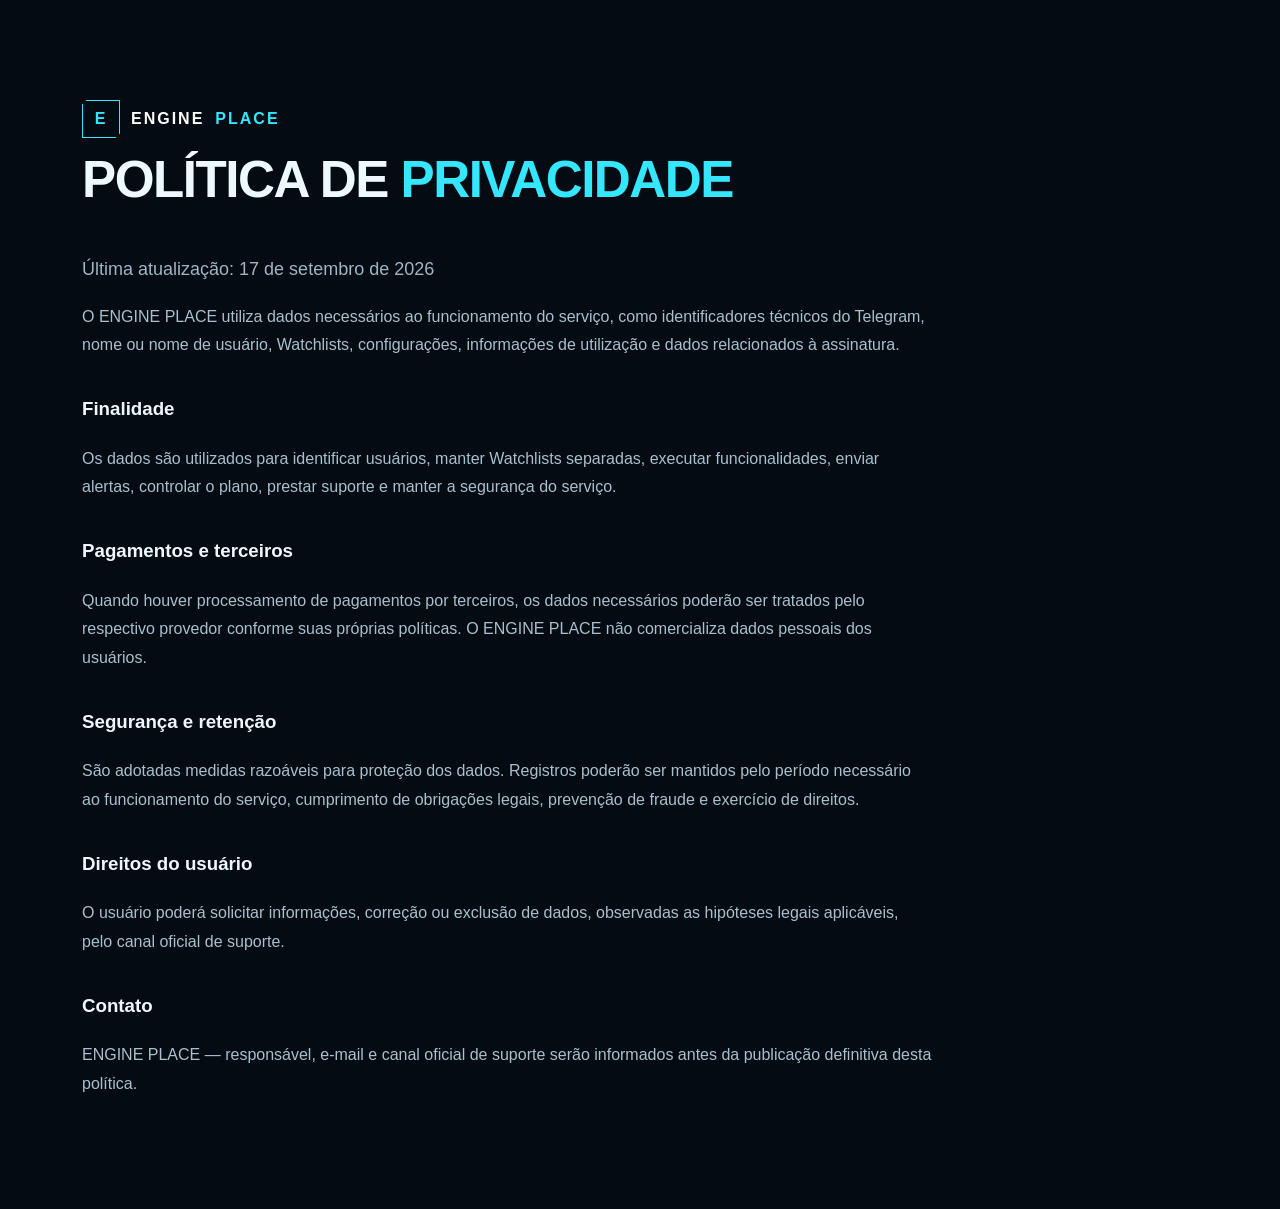
==== privacidade.html @ 0d4deb9d "Add files via upload" ====
<!doctype html><html lang="pt-BR"><head><meta charset="utf-8"><meta name="viewport" content="width=device-width,initial-scale=1"><title>Política de Privacidade — ENGINE PLACE</title><link rel="stylesheet" href="style.css"></head><body><main class="section"><a class="brand" href="index.html"><span class="logo">E</span>ENGINE <b>PLACE</b></a><h2>POLÍTICA DE <span>PRIVACIDADE</span></h2><p class="lead">Última atualização: 17 de setembro de 2026</p><div class="legal"><p>O ENGINE PLACE utiliza dados necessários ao funcionamento do serviço, como identificadores técnicos do Telegram, nome ou nome de usuário, Watchlists, configurações, informações de utilização e dados relacionados à assinatura.</p><h3>Finalidade</h3><p>Os dados são utilizados para identificar usuários, manter Watchlists separadas, executar funcionalidades, enviar alertas, controlar o plano, prestar suporte e manter a segurança do serviço.</p><h3>Pagamentos e terceiros</h3><p>Quando houver processamento de pagamentos por terceiros, os dados necessários poderão ser tratados pelo respectivo provedor conforme suas próprias políticas. O ENGINE PLACE não comercializa dados pessoais dos usuários.</p><h3>Segurança e retenção</h3><p>São adotadas medidas razoáveis para proteção dos dados. Registros poderão ser mantidos pelo período necessário ao funcionamento do serviço, cumprimento de obrigações legais, prevenção de fraude e exercício de direitos.</p><h3>Direitos do usuário</h3><p>O usuário poderá solicitar informações, correção ou exclusão de dados, observadas as hipóteses legais aplicáveis, pelo canal oficial de suporte.</p><h3>Contato</h3><p>ENGINE PLACE — responsável, e-mail e canal oficial de suporte serão informados antes da publicação definitiva desta política.</p></div></main></body></html>
---- style.css ----
*{box-sizing:border-box}html{scroll-behavior:smooth}body{margin:0;background:#050b12;color:#eef8ff;font-family:Inter,Segoe UI,Arial,sans-serif;overflow-x:hidden}.grid{position:fixed;inset:0;pointer-events:none;opacity:.18;background-image:linear-gradient(rgba(0,229,255,.12) 1px,transparent 1px),linear-gradient(90deg,rgba(0,229,255,.12) 1px,transparent 1px);background-size:44px 44px;mask-image:linear-gradient(to bottom,#000,transparent 75%)}header{height:76px;display:flex;align-items:center;justify-content:space-between;padding:0 max(5vw,28px);border-bottom:1px solid #123044;background:rgba(5,11,18,.86);backdrop-filter:blur(16px);position:sticky;top:0;z-index:5}.brand{display:flex;align-items:center;gap:11px;color:#fff;text-decoration:none;letter-spacing:2px;font-weight:700}.brand b,.hero span,h2 span{color:#35e6ff}.logo{width:38px;height:38px;border:1px solid #35e6ff;display:grid;place-items:center;color:#35e6ff;clip-path:polygon(12% 0,100% 0,100% 88%,88% 100%,0 100%,0 12%);box-shadow:0 0 25px #12d8ff55}nav{display:flex;gap:30px}nav a,footer a{color:#94aabd;text-decoration:none;font-size:13px}.btn{display:inline-block;background:linear-gradient(90deg,#12d8ff,#38ffc7);color:#001016;text-decoration:none;padding:15px 22px;font-weight:900;letter-spacing:.7px;clip-path:polygon(0 0,92% 0,100% 30%,100% 100%,8% 100%,0 70%)}.mini{padding:11px 16px;font-size:12px}.hero{min-height:720px;max-width:1250px;margin:auto;padding:100px 32px 70px;display:grid;grid-template-columns:1.15fr .85fr;gap:80px;align-items:center}.tag,.eyebrow{font-size:12px;color:#35e6ff;letter-spacing:2.5px;font-weight:800}.tag{margin-bottom:25px}.hero h1{font-size:clamp(40px,5.2vw,72px);line-height:1.02;margin:0 0 25px;letter-spacing:-2.5px}.hero p,.lead{color:#9fb4c4;font-size:18px;line-height:1.7;max-width:690px}.actions{display:flex;align-items:center;gap:25px;margin:35px 0}.link{color:#b6cbd9;font-size:12px;font-weight:800;letter-spacing:1px}.metrics{display:flex;gap:38px;margin-top:55px}.metrics div{border-left:1px solid #1c4a5e;padding-left:15px}.metrics b{display:block;color:#fff;font-size:17px}.metrics small{color:#5d7d91;font-size:9px;letter-spacing:1.4px}.radar-card{border:1px solid #1a5267;background:linear-gradient(145deg,rgba(8,29,42,.92),rgba(5,11,18,.75));padding:22px;box-shadow:0 0 70px #00d9ff18;position:relative}.hud-title{display:flex;justify-content:space-between;font-size:11px;letter-spacing:1.5px;color:#7693a6}.hud-title i{color:#39ffc9;font-style:normal}.radar{width:300px;aspect-ratio:1;border-radius:50%;border:1px solid #1d6175;margin:35px auto;position:relative;background:repeating-radial-gradient(circle,transparent 0 48px,#155165 49px 50px),linear-gradient(90deg,transparent 49.7%,#155165 50%,transparent 50.3%),linear-gradient(transparent 49.7%,#155165 50%,transparent 50.3%);overflow:hidden}.sweep{position:absolute;inset:0;background:conic-gradient(from 0deg,transparent 0 78%,rgba(53,230,255,.38) 96%,transparent 100%);animation:spin 4s linear infinite}.center{position:absolute;inset:42%;display:grid;place-items:center;border:1px solid #35e6ff;color:#35e6ff}.dot{position:absolute;width:7px;height:7px;border-radius:50%;background:#35e6ff;box-shadow:0 0 12px #35e6ff}.d1{left:26%;top:34%}.d2{right:24%;top:55%}.d3{left:46%;bottom:18%}@keyframes spin{to{transform:rotate(360deg)}}.found{border-top:1px solid #15394a;padding-top:18px;display:grid;grid-template-columns:1fr auto;gap:6px}.found small{grid-column:1/-1;color:#35e6ff;letter-spacing:1.5px}.found b{font-size:16px}.found span{color:#38ffc7;font-weight:800}.found em{grid-column:1/-1;color:#6d8799;font-size:10px;font-style:normal}.section{max-width:1180px;margin:auto;padding:100px 32px}.section h2{font-size:clamp(34px,4vw,52px);margin:12px 0 45px;letter-spacing:-1.5px}.steps{display:grid;grid-template-columns:repeat(3,1fr);gap:18px}.steps article{position:relative;padding:30px;border:1px solid #15394a;background:#08131e}.steps strong{position:absolute;right:20px;color:#24485a;font-size:28px}.ico{font-size:35px;color:#35e6ff;margin:18px 0 35px}.steps h3{font-size:19px}.steps p,.features small,.faq p{color:#849dad;line-height:1.6}.split{display:grid;grid-template-columns:1fr 1fr;gap:70px;align-items:center}.features{display:grid;gap:12px}.features>div{border:1px solid #173b4c;background:#07131d;padding:22px;display:flex;gap:20px}.features b{color:#35e6ff;font-size:25px}.features strong,.features small{display:block}.features small{margin-top:6px}.price-wrap{text-align:center}.price{max-width:480px;margin:35px auto 0;text-align:left;border:1px solid #28b9d2;background:linear-gradient(160deg,#0a1a26,#071018);padding:38px;box-shadow:0 0 80px #00d9ff17}.popular{color:#35e6ff;font-size:11px;letter-spacing:2px}.price>p{color:#829cac}.value{margin:25px 0}.value sup{color:#35e6ff}.value b{font-size:58px}.value small{color:#71899a}.price ul{list-style:none;padding:0;line-height:2.3;color:#b9cbd7}.full{text-align:center;width:100%;margin-top:20px}.faq{max-width:850px}.faq details{border-bottom:1px solid #183849;padding:22px 0}.faq summary{cursor:pointer;font-weight:700}.faq p{padding-right:30px}footer{border-top:1px solid #15394a;padding:45px max(5vw,28px);display:grid;grid-template-columns:1fr 1fr;gap:20px;align-items:center;background:#04090f}footer p,footer small{color:#60798b}footer div:nth-of-type(2){display:flex;gap:20px;justify-content:flex-end}footer small{grid-column:1/-1}@media(max-width:800px){nav{display:none}.hero,.split{grid-template-columns:1fr}.hero{padding-top:65px;gap:40px}.radar-card{max-width:450px}.radar{width:min(280px,80vw)}.steps{grid-template-columns:1fr}.metrics{gap:15px;flex-wrap:wrap}.hero h1{letter-spacing:-1px}.section{padding:75px 22px}footer{grid-template-columns:1fr}footer div:nth-of-type(2){justify-content:flex-start;flex-wrap:wrap}footer small{grid-column:auto}}.legal{max-width:850px;color:#a9bfcd;line-height:1.8}.legal h3{color:#eef8ff;margin-top:32px}.legal p{margin:10px 0}
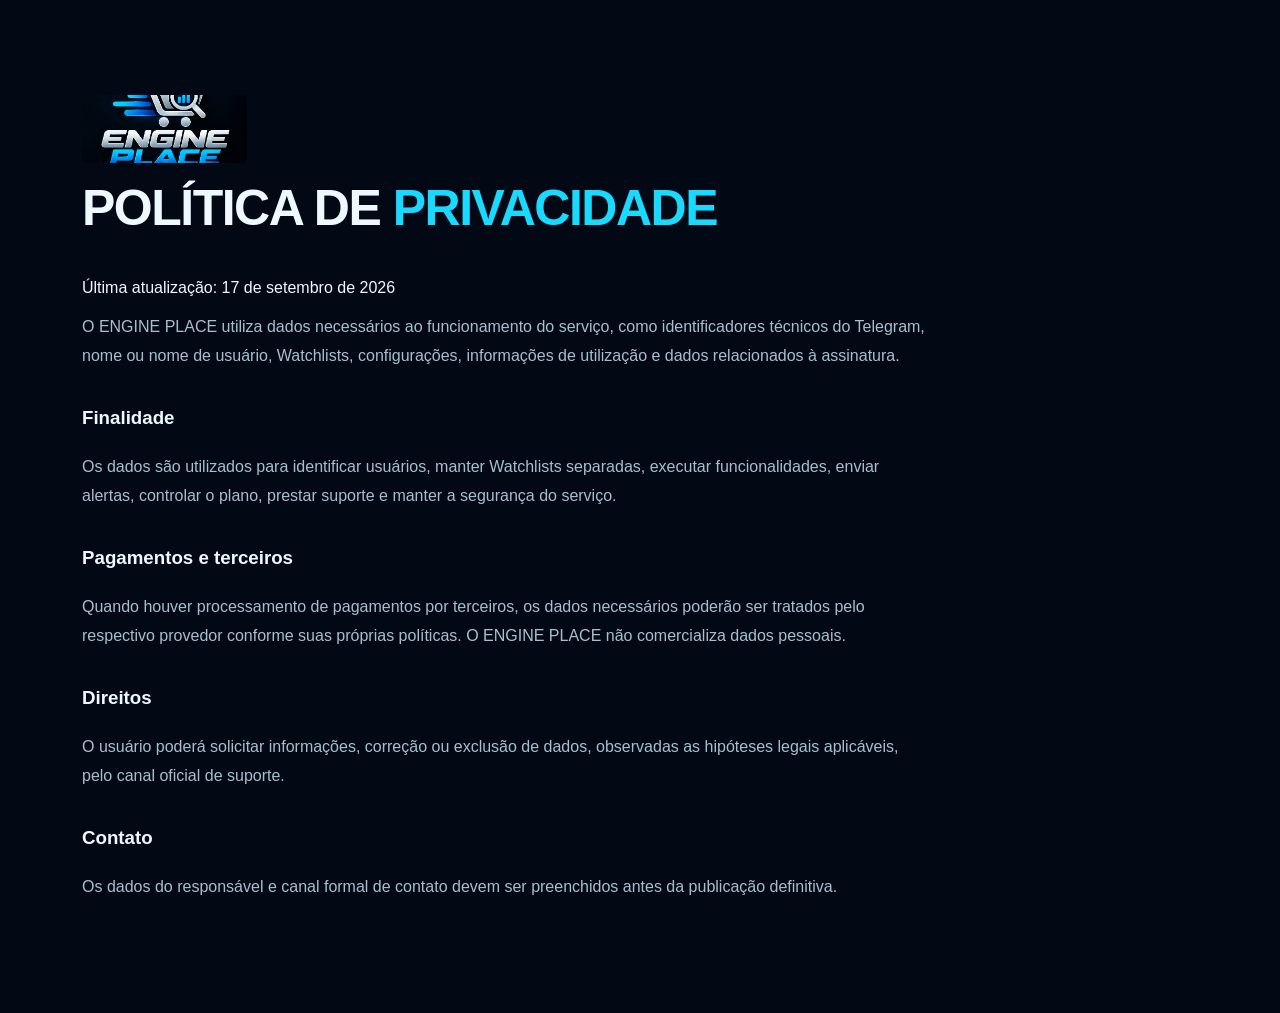
==== commit 00665d79: "Add files via upload" ====
--- a/privacidade.html
+++ b/privacidade.html
@@ -1 +1 @@
-<!doctype html><html lang="pt-BR"><head><meta charset="utf-8"><meta name="viewport" content="width=device-width,initial-scale=1"><title>Política de Privacidade — ENGINE PLACE</title><link rel="stylesheet" href="style.css"></head><body><main class="section"><a class="brand" href="index.html"><span class="logo">E</span>ENGINE <b>PLACE</b></a><h2>POLÍTICA DE <span>PRIVACIDADE</span></h2><p class="lead">Última atualização: 17 de setembro de 2026</p><div class="legal"><p>O ENGINE PLACE utiliza dados necessários ao funcionamento do serviço, como identificadores técnicos do Telegram, nome ou nome de usuário, Watchlists, configurações, informações de utilização e dados relacionados à assinatura.</p><h3>Finalidade</h3><p>Os dados são utilizados para identificar usuários, manter Watchlists separadas, executar funcionalidades, enviar alertas, controlar o plano, prestar suporte e manter a segurança do serviço.</p><h3>Pagamentos e terceiros</h3><p>Quando houver processamento de pagamentos por terceiros, os dados necessários poderão ser tratados pelo respectivo provedor conforme suas próprias políticas. O ENGINE PLACE não comercializa dados pessoais dos usuários.</p><h3>Segurança e retenção</h3><p>São adotadas medidas razoáveis para proteção dos dados. Registros poderão ser mantidos pelo período necessário ao funcionamento do serviço, cumprimento de obrigações legais, prevenção de fraude e exercício de direitos.</p><h3>Direitos do usuário</h3><p>O usuário poderá solicitar informações, correção ou exclusão de dados, observadas as hipóteses legais aplicáveis, pelo canal oficial de suporte.</p><h3>Contato</h3><p>ENGINE PLACE — responsável, e-mail e canal oficial de suporte serão informados antes da publicação definitiva desta política.</p></div></main></body></html>+<!doctype html><html lang="pt-BR"><head><meta charset="utf-8"><meta name="viewport" content="width=device-width,initial-scale=1"><title>Privacidade — ENGINE PLACE</title><link rel="stylesheet" href="style.css"></head><body><main class="section"><a class="brand" href="index.html"><img src="logo-engine-place.jpg"></a><h2>POLÍTICA DE <span>PRIVACIDADE</span></h2><p>Última atualização: 17 de setembro de 2026</p><div class="legal"><p>O ENGINE PLACE utiliza dados necessários ao funcionamento do serviço, como identificadores técnicos do Telegram, nome ou nome de usuário, Watchlists, configurações, informações de utilização e dados relacionados à assinatura.</p><h3>Finalidade</h3><p>Os dados são utilizados para identificar usuários, manter Watchlists separadas, executar funcionalidades, enviar alertas, controlar o plano, prestar suporte e manter a segurança do serviço.</p><h3>Pagamentos e terceiros</h3><p>Quando houver processamento de pagamentos por terceiros, os dados necessários poderão ser tratados pelo respectivo provedor conforme suas próprias políticas. O ENGINE PLACE não comercializa dados pessoais.</p><h3>Direitos</h3><p>O usuário poderá solicitar informações, correção ou exclusão de dados, observadas as hipóteses legais aplicáveis, pelo canal oficial de suporte.</p><h3>Contato</h3><p>Os dados do responsável e canal formal de contato devem ser preenchidos antes da publicação definitiva.</p></div></main></body></html>
--- a/style.css
+++ b/style.css
@@ -1 +1 @@
-*{box-sizing:border-box}html{scroll-behavior:smooth}body{margin:0;background:#050b12;color:#eef8ff;font-family:Inter,Segoe UI,Arial,sans-serif;overflow-x:hidden}.grid{position:fixed;inset:0;pointer-events:none;opacity:.18;background-image:linear-gradient(rgba(0,229,255,.12) 1px,transparent 1px),linear-gradient(90deg,rgba(0,229,255,.12) 1px,transparent 1px);background-size:44px 44px;mask-image:linear-gradient(to bottom,#000,transparent 75%)}header{height:76px;display:flex;align-items:center;justify-content:space-between;padding:0 max(5vw,28px);border-bottom:1px solid #123044;background:rgba(5,11,18,.86);backdrop-filter:blur(16px);position:sticky;top:0;z-index:5}.brand{display:flex;align-items:center;gap:11px;color:#fff;text-decoration:none;letter-spacing:2px;font-weight:700}.brand b,.hero span,h2 span{color:#35e6ff}.logo{width:38px;height:38px;border:1px solid #35e6ff;display:grid;place-items:center;color:#35e6ff;clip-path:polygon(12% 0,100% 0,100% 88%,88% 100%,0 100%,0 12%);box-shadow:0 0 25px #12d8ff55}nav{display:flex;gap:30px}nav a,footer a{color:#94aabd;text-decoration:none;font-size:13px}.btn{display:inline-block;background:linear-gradient(90deg,#12d8ff,#38ffc7);color:#001016;text-decoration:none;padding:15px 22px;font-weight:900;letter-spacing:.7px;clip-path:polygon(0 0,92% 0,100% 30%,100% 100%,8% 100%,0 70%)}.mini{padding:11px 16px;font-size:12px}.hero{min-height:720px;max-width:1250px;margin:auto;padding:100px 32px 70px;display:grid;grid-template-columns:1.15fr .85fr;gap:80px;align-items:center}.tag,.eyebrow{font-size:12px;color:#35e6ff;letter-spacing:2.5px;font-weight:800}.tag{margin-bottom:25px}.hero h1{font-size:clamp(40px,5.2vw,72px);line-height:1.02;margin:0 0 25px;letter-spacing:-2.5px}.hero p,.lead{color:#9fb4c4;font-size:18px;line-height:1.7;max-width:690px}.actions{display:flex;align-items:center;gap:25px;margin:35px 0}.link{color:#b6cbd9;font-size:12px;font-weight:800;letter-spacing:1px}.metrics{display:flex;gap:38px;margin-top:55px}.metrics div{border-left:1px solid #1c4a5e;padding-left:15px}.metrics b{display:block;color:#fff;font-size:17px}.metrics small{color:#5d7d91;font-size:9px;letter-spacing:1.4px}.radar-card{border:1px solid #1a5267;background:linear-gradient(145deg,rgba(8,29,42,.92),rgba(5,11,18,.75));padding:22px;box-shadow:0 0 70px #00d9ff18;position:relative}.hud-title{display:flex;justify-content:space-between;font-size:11px;letter-spacing:1.5px;color:#7693a6}.hud-title i{color:#39ffc9;font-style:normal}.radar{width:300px;aspect-ratio:1;border-radius:50%;border:1px solid #1d6175;margin:35px auto;position:relative;background:repeating-radial-gradient(circle,transparent 0 48px,#155165 49px 50px),linear-gradient(90deg,transparent 49.7%,#155165 50%,transparent 50.3%),linear-gradient(transparent 49.7%,#155165 50%,transparent 50.3%);overflow:hidden}.sweep{position:absolute;inset:0;background:conic-gradient(from 0deg,transparent 0 78%,rgba(53,230,255,.38) 96%,transparent 100%);animation:spin 4s linear infinite}.center{position:absolute;inset:42%;display:grid;place-items:center;border:1px solid #35e6ff;color:#35e6ff}.dot{position:absolute;width:7px;height:7px;border-radius:50%;background:#35e6ff;box-shadow:0 0 12px #35e6ff}.d1{left:26%;top:34%}.d2{right:24%;top:55%}.d3{left:46%;bottom:18%}@keyframes spin{to{transform:rotate(360deg)}}.found{border-top:1px solid #15394a;padding-top:18px;display:grid;grid-template-columns:1fr auto;gap:6px}.found small{grid-column:1/-1;color:#35e6ff;letter-spacing:1.5px}.found b{font-size:16px}.found span{color:#38ffc7;font-weight:800}.found em{grid-column:1/-1;color:#6d8799;font-size:10px;font-style:normal}.section{max-width:1180px;margin:auto;padding:100px 32px}.section h2{font-size:clamp(34px,4vw,52px);margin:12px 0 45px;letter-spacing:-1.5px}.steps{display:grid;grid-template-columns:repeat(3,1fr);gap:18px}.steps article{position:relative;padding:30px;border:1px solid #15394a;background:#08131e}.steps strong{position:absolute;right:20px;color:#24485a;font-size:28px}.ico{font-size:35px;color:#35e6ff;margin:18px 0 35px}.steps h3{font-size:19px}.steps p,.features small,.faq p{color:#849dad;line-height:1.6}.split{display:grid;grid-template-columns:1fr 1fr;gap:70px;align-items:center}.features{display:grid;gap:12px}.features>div{border:1px solid #173b4c;background:#07131d;padding:22px;display:flex;gap:20px}.features b{color:#35e6ff;font-size:25px}.features strong,.features small{display:block}.features small{margin-top:6px}.price-wrap{text-align:center}.price{max-width:480px;margin:35px auto 0;text-align:left;border:1px solid #28b9d2;background:linear-gradient(160deg,#0a1a26,#071018);padding:38px;box-shadow:0 0 80px #00d9ff17}.popular{color:#35e6ff;font-size:11px;letter-spacing:2px}.price>p{color:#829cac}.value{margin:25px 0}.value sup{color:#35e6ff}.value b{font-size:58px}.value small{color:#71899a}.price ul{list-style:none;padding:0;line-height:2.3;color:#b9cbd7}.full{text-align:center;width:100%;margin-top:20px}.faq{max-width:850px}.faq details{border-bottom:1px solid #183849;padding:22px 0}.faq summary{cursor:pointer;font-weight:700}.faq p{padding-right:30px}footer{border-top:1px solid #15394a;padding:45px max(5vw,28px);display:grid;grid-template-columns:1fr 1fr;gap:20px;align-items:center;background:#04090f}footer p,footer small{color:#60798b}footer div:nth-of-type(2){display:flex;gap:20px;justify-content:flex-end}footer small{grid-column:1/-1}@media(max-width:800px){nav{display:none}.hero,.split{grid-template-columns:1fr}.hero{padding-top:65px;gap:40px}.radar-card{max-width:450px}.radar{width:min(280px,80vw)}.steps{grid-template-columns:1fr}.metrics{gap:15px;flex-wrap:wrap}.hero h1{letter-spacing:-1px}.section{padding:75px 22px}footer{grid-template-columns:1fr}footer div:nth-of-type(2){justify-content:flex-start;flex-wrap:wrap}footer small{grid-column:auto}}.legal{max-width:850px;color:#a9bfcd;line-height:1.8}.legal h3{color:#eef8ff;margin-top:32px}.legal p{margin:10px 0}+*{box-sizing:border-box}html{scroll-behavior:smooth}body{margin:0;background:#020914;color:#edf9ff;font-family:Inter,Segoe UI,Arial,sans-serif}.grid{position:fixed;inset:0;pointer-events:none;opacity:.15;background-image:linear-gradient(#00cfff16 1px,transparent 1px),linear-gradient(90deg,#00cfff16 1px,transparent 1px);background-size:50px 50px;mask-image:linear-gradient(#000,transparent 80%)}header{height:84px;padding:0 max(5vw,25px);display:flex;align-items:center;justify-content:space-between;border-bottom:1px solid #0d3851;background:#020914e8;backdrop-filter:blur(14px);position:sticky;top:0;z-index:10}.brand img{width:165px;height:68px;object-fit:cover;object-position:center 39%;border-radius:5px}nav{display:flex;gap:28px}nav a,footer a{color:#a6c0d0;text-decoration:none;font-size:13px}.btn{display:inline-block;text-decoration:none;color:#00111b;background:linear-gradient(90deg,#087cff,#11e8ef);padding:16px 24px;font-weight:900;letter-spacing:.5px;border-radius:8px;box-shadow:0 0 28px #00bfff25}.mini{padding:12px 17px;font-size:12px}.hero{min-height:690px;max-width:1280px;margin:auto;padding:75px 32px;display:grid;grid-template-columns:1.05fr .95fr;gap:45px;align-items:center}.tag,.eyebrow{font-size:11px;letter-spacing:3px;color:#24dfff;font-weight:800}.hero h1{font-size:clamp(45px,5vw,72px);line-height:.98;letter-spacing:-2px;margin:20px 0}.hero h1 span,h2 span{color:#19d9ff}.hero p{font-size:18px;line-height:1.65;color:#a9c0cf;max-width:650px}.quick{display:grid;grid-template-columns:repeat(4,1fr);gap:8px;margin:34px 0}.quick>div{padding:13px 10px;border-right:1px solid #16425a}.quick b{display:block;color:#1de2ff;font-size:28px;margin-bottom:7px}.quick strong,.quick small{display:block}.quick strong{font-size:11px}.quick small{font-size:10px;color:#6f8c9f;margin-top:4px}.actions{display:flex;gap:25px;align-items:center}.textlink{font-size:11px;color:#8eaabb;font-weight:800}.visual{height:540px;position:relative;display:grid;place-items:center}.phone{height:490px;width:245px;border:5px solid #153b55;border-radius:38px;background:linear-gradient(150deg,#061c2d,#02070e);transform:rotate(5deg);box-shadow:0 0 80px #00bfff42;position:relative;z-index:2;overflow:hidden;padding:58px 18px 20px;text-align:center}.speaker{position:absolute;top:15px;left:75px;width:90px;height:20px;background:#01050a;border-radius:20px}.phone img{width:190px;height:190px;object-fit:cover;border-radius:16px}.phone-copy b,.phone-copy span{display:block}.phone-copy b{font-size:22px}.phone-copy span{font-size:7px;letter-spacing:1px;color:#a8c4d3}.phone-icons{text-align:left;line-height:2.2;margin:18px 18px;color:#9fdff0;font-size:10px}.orbit{position:absolute;border:2px solid #00d9ff;border-radius:50%;filter:drop-shadow(0 0 8px #00bfff);transform:rotate(-18deg)}.o1{width:520px;height:150px}.o2{width:440px;height:110px;transform:rotate(18deg)}.alert{position:absolute;z-index:3;width:180px;padding:14px;border:1px solid #00bde8;background:#061725e8;border-radius:12px;box-shadow:0 0 30px #00c8ff30}.alert small,.alert b,.alert span{display:block}.alert small{font-size:8px;color:#1ce5ff;letter-spacing:1px}.alert b{margin:6px 0}.alert span{font-size:9px;color:#92adbd}.a1{left:0;top:75px}.a2{right:-5px;top:150px}.a3{left:15px;bottom:70px}.section{max-width:1180px;margin:auto;padding:95px 32px}.section h2{font-size:clamp(34px,4vw,50px);letter-spacing:-1.5px;margin:12px 0 42px}.steps{display:grid;grid-template-columns:repeat(3,1fr);gap:16px}.steps article,.features article{border:1px solid #103b55;background:linear-gradient(145deg,#061521,#030c14);padding:28px;position:relative}.steps i{position:absolute;right:22px;color:#21475b;font-size:28px;font-style:normal}.steps article>b,.features article>b{font-size:30px;color:#1de1ff}.steps p,.features p,.faq p{color:#829cac;line-height:1.6}.features{display:grid;grid-template-columns:repeat(4,1fr);gap:14px}.features article{display:flex;gap:18px}.features h3{font-size:15px;margin:2px 0 7px}.features p{font-size:12px;margin:0}.plan-section{text-align:center}.price{max-width:470px;margin:auto;padding:38px;text-align:left;border:1px solid #11cce7;background:linear-gradient(150deg,#071b29,#030a11);box-shadow:0 0 70px #00cfff18}.badge{font-size:10px;letter-spacing:2px;color:#20dfff}.price>p{color:#7e9aaa}.value{margin:24px 0}.value sup{color:#20dfff}.value b{font-size:58px}.value small{color:#7891a2}.price ul{list-style:none;padding:0;line-height:2.3;color:#b9cbd6}.full{text-align:center;width:100%;margin-top:18px}.faq{max-width:850px}.faq details{border-bottom:1px solid #12394e;padding:21px 0}.faq summary{cursor:pointer;font-weight:700}footer{border-top:1px solid #10364b;background:#010711;padding:40px max(5vw,25px);display:grid;grid-template-columns:200px 1fr auto;gap:30px;align-items:center}footer img{width:150px;height:65px;object-fit:cover;object-position:center 40%;border-radius:5px}footer div{display:flex;justify-content:center;gap:22px}footer small{color:#637f91;font-size:10px}@media(max-width:850px){nav{display:none}.mini{font-size:0}.mini:after{content:"TELEGRAM";font-size:11px}.hero{grid-template-columns:1fr;padding-top:55px}.visual{height:500px}.quick{grid-template-columns:repeat(2,1fr)}.steps,.features{grid-template-columns:1fr}.a2{right:0}.alert{width:150px}.section{padding:70px 22px}footer{grid-template-columns:1fr}footer div{justify-content:flex-start;flex-wrap:wrap}}.legal{max-width:850px;color:#a9bfcd;line-height:1.8}.legal h3{color:#edf9ff;margin-top:30px}
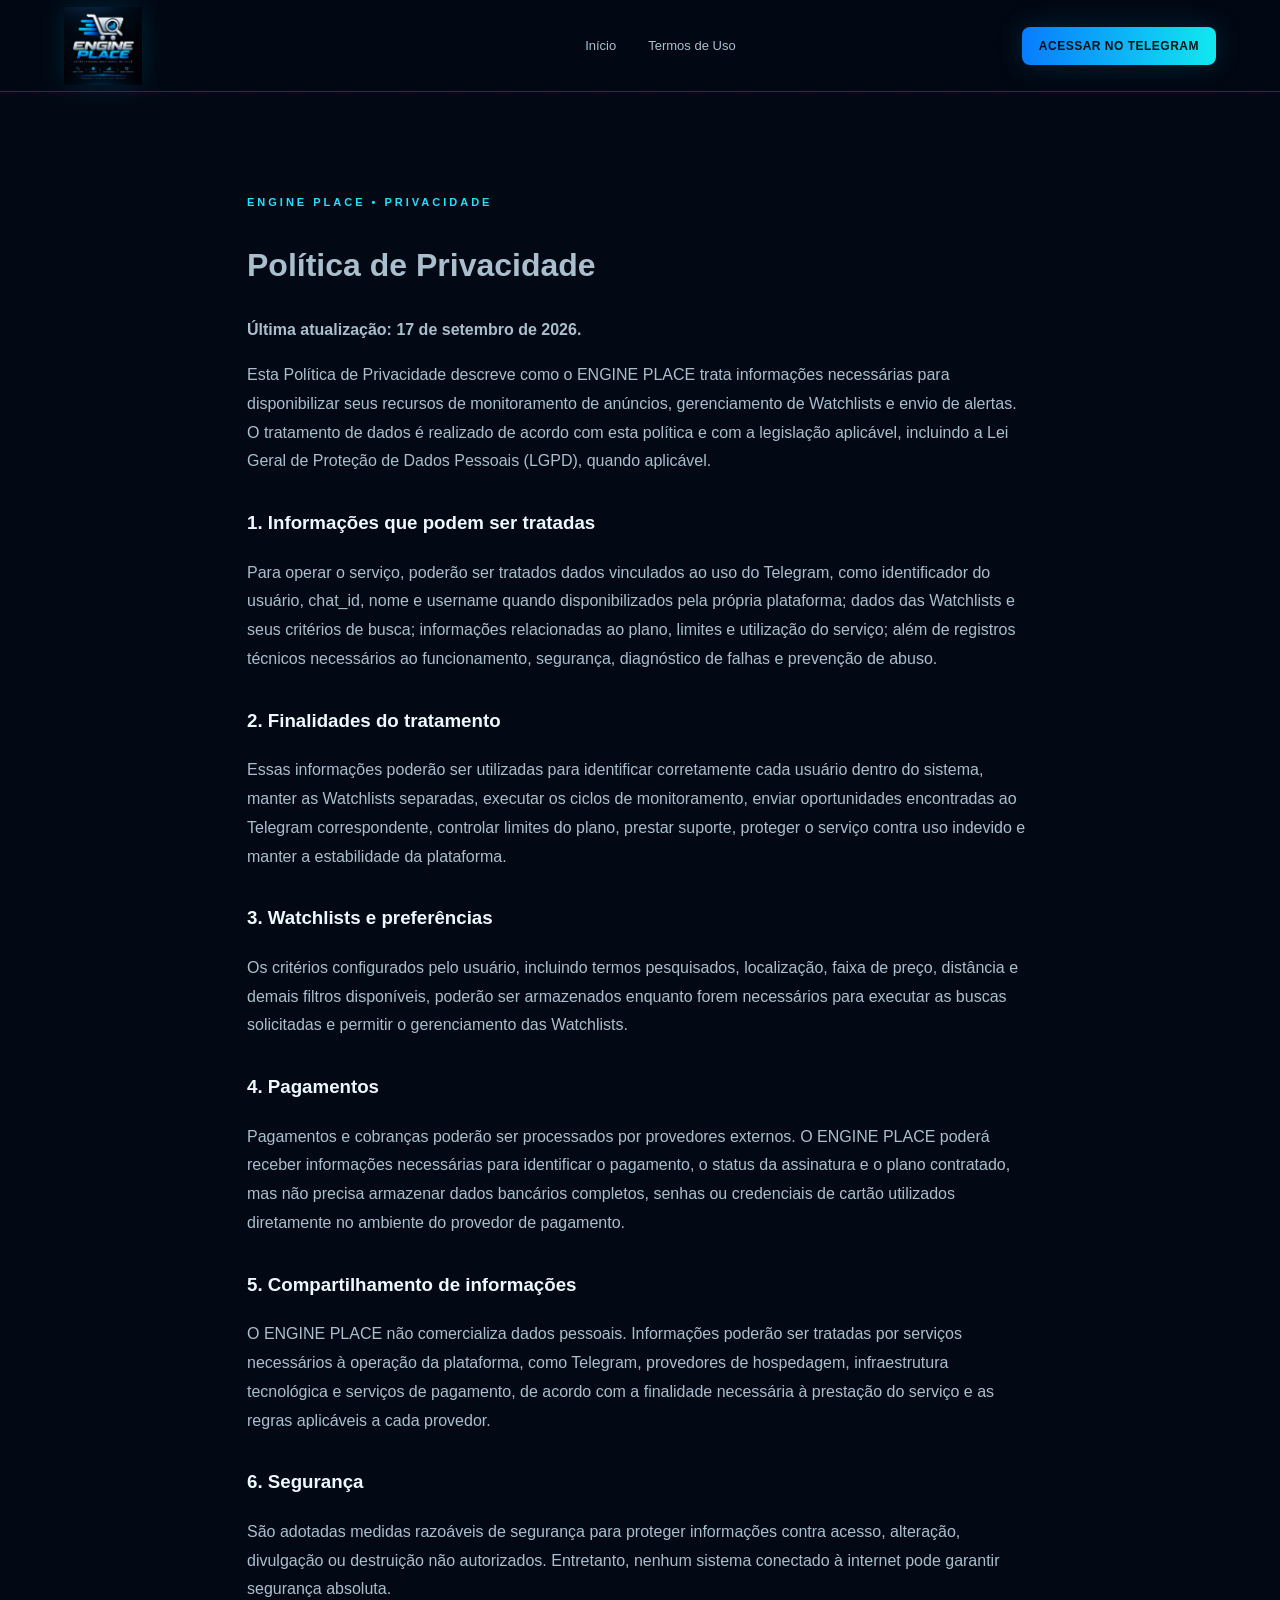
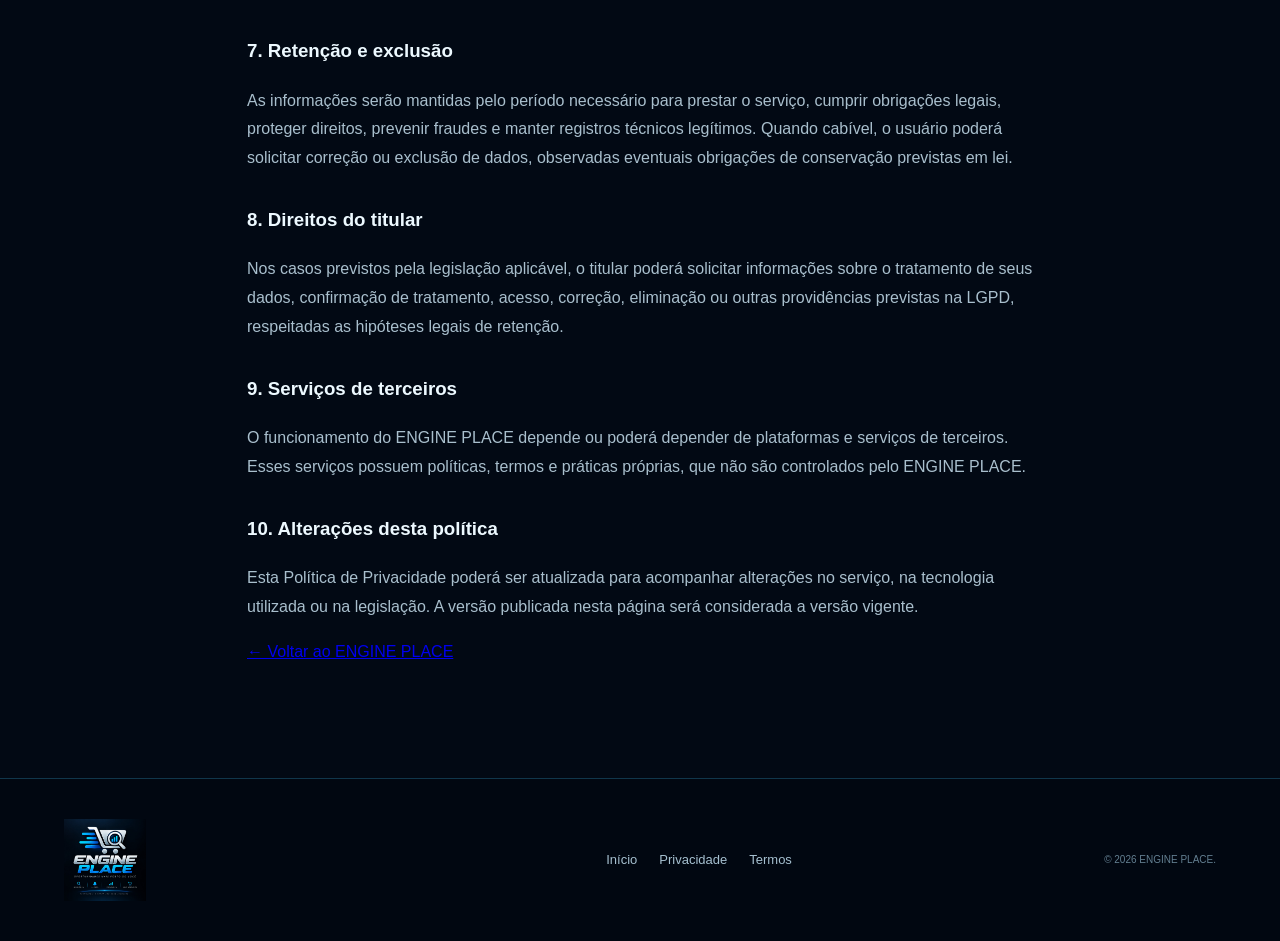
==== commit 45003dfe: "Add files via upload" ====
--- a/privacidade.html
+++ b/privacidade.html
@@ -1 +1,59 @@
-<!doctype html><html lang="pt-BR"><head><meta charset="utf-8"><meta name="viewport" content="width=device-width,initial-scale=1"><title>Privacidade — ENGINE PLACE</title><link rel="stylesheet" href="style.css"></head><body><main class="section"><a class="brand" href="index.html"><img src="logo-engine-place.jpg"></a><h2>POLÍTICA DE <span>PRIVACIDADE</span></h2><p>Última atualização: 17 de setembro de 2026</p><div class="legal"><p>O ENGINE PLACE utiliza dados necessários ao funcionamento do serviço, como identificadores técnicos do Telegram, nome ou nome de usuário, Watchlists, configurações, informações de utilização e dados relacionados à assinatura.</p><h3>Finalidade</h3><p>Os dados são utilizados para identificar usuários, manter Watchlists separadas, executar funcionalidades, enviar alertas, controlar o plano, prestar suporte e manter a segurança do serviço.</p><h3>Pagamentos e terceiros</h3><p>Quando houver processamento de pagamentos por terceiros, os dados necessários poderão ser tratados pelo respectivo provedor conforme suas próprias políticas. O ENGINE PLACE não comercializa dados pessoais.</p><h3>Direitos</h3><p>O usuário poderá solicitar informações, correção ou exclusão de dados, observadas as hipóteses legais aplicáveis, pelo canal oficial de suporte.</p><h3>Contato</h3><p>Os dados do responsável e canal formal de contato devem ser preenchidos antes da publicação definitiva.</p></div></main></body></html>+<!doctype html>
+<html lang="pt-BR">
+<head>
+<meta charset="utf-8"><meta name="viewport" content="width=device-width,initial-scale=1">
+<title>Política de Privacidade — ENGINE PLACE</title>
+<link rel="stylesheet" href="style.css">
+</head>
+<body>
+<div class="grid"></div>
+<header>
+  <a class="brand" href="index.html"><img src="logo-engine-place.jpg" alt="ENGINE PLACE"></a>
+  <nav><a href="index.html">Início</a><a href="termos.html">Termos de Uso</a></nav>
+  <a class="btn mini" href="https://t.me/engineplace_bot">ACESSAR NO TELEGRAM</a>
+</header>
+<main class="section legal">
+<span class="eyebrow">ENGINE PLACE • PRIVACIDADE</span>
+<h1>Política de Privacidade</h1>
+<p><strong>Última atualização: 17 de setembro de 2026.</strong></p>
+
+<p>Esta Política de Privacidade descreve como o ENGINE PLACE trata informações necessárias para disponibilizar seus recursos de monitoramento de anúncios, gerenciamento de Watchlists e envio de alertas. O tratamento de dados é realizado de acordo com esta política e com a legislação aplicável, incluindo a Lei Geral de Proteção de Dados Pessoais (LGPD), quando aplicável.</p>
+
+<h3>1. Informações que podem ser tratadas</h3>
+<p>Para operar o serviço, poderão ser tratados dados vinculados ao uso do Telegram, como identificador do usuário, chat_id, nome e username quando disponibilizados pela própria plataforma; dados das Watchlists e seus critérios de busca; informações relacionadas ao plano, limites e utilização do serviço; além de registros técnicos necessários ao funcionamento, segurança, diagnóstico de falhas e prevenção de abuso.</p>
+
+<h3>2. Finalidades do tratamento</h3>
+<p>Essas informações poderão ser utilizadas para identificar corretamente cada usuário dentro do sistema, manter as Watchlists separadas, executar os ciclos de monitoramento, enviar oportunidades encontradas ao Telegram correspondente, controlar limites do plano, prestar suporte, proteger o serviço contra uso indevido e manter a estabilidade da plataforma.</p>
+
+<h3>3. Watchlists e preferências</h3>
+<p>Os critérios configurados pelo usuário, incluindo termos pesquisados, localização, faixa de preço, distância e demais filtros disponíveis, poderão ser armazenados enquanto forem necessários para executar as buscas solicitadas e permitir o gerenciamento das Watchlists.</p>
+
+<h3>4. Pagamentos</h3>
+<p>Pagamentos e cobranças poderão ser processados por provedores externos. O ENGINE PLACE poderá receber informações necessárias para identificar o pagamento, o status da assinatura e o plano contratado, mas não precisa armazenar dados bancários completos, senhas ou credenciais de cartão utilizados diretamente no ambiente do provedor de pagamento.</p>
+
+<h3>5. Compartilhamento de informações</h3>
+<p>O ENGINE PLACE não comercializa dados pessoais. Informações poderão ser tratadas por serviços necessários à operação da plataforma, como Telegram, provedores de hospedagem, infraestrutura tecnológica e serviços de pagamento, de acordo com a finalidade necessária à prestação do serviço e as regras aplicáveis a cada provedor.</p>
+
+<h3>6. Segurança</h3>
+<p>São adotadas medidas razoáveis de segurança para proteger informações contra acesso, alteração, divulgação ou destruição não autorizados. Entretanto, nenhum sistema conectado à internet pode garantir segurança absoluta.</p>
+
+<h3>7. Retenção e exclusão</h3>
+<p>As informações serão mantidas pelo período necessário para prestar o serviço, cumprir obrigações legais, proteger direitos, prevenir fraudes e manter registros técnicos legítimos. Quando cabível, o usuário poderá solicitar correção ou exclusão de dados, observadas eventuais obrigações de conservação previstas em lei.</p>
+
+<h3>8. Direitos do titular</h3>
+<p>Nos casos previstos pela legislação aplicável, o titular poderá solicitar informações sobre o tratamento de seus dados, confirmação de tratamento, acesso, correção, eliminação ou outras providências previstas na LGPD, respeitadas as hipóteses legais de retenção.</p>
+
+<h3>9. Serviços de terceiros</h3>
+<p>O funcionamento do ENGINE PLACE depende ou poderá depender de plataformas e serviços de terceiros. Esses serviços possuem políticas, termos e práticas próprias, que não são controlados pelo ENGINE PLACE.</p>
+
+<h3>10. Alterações desta política</h3>
+<p>Esta Política de Privacidade poderá ser atualizada para acompanhar alterações no serviço, na tecnologia utilizada ou na legislação. A versão publicada nesta página será considerada a versão vigente.</p>
+
+<p><a href="index.html">← Voltar ao ENGINE PLACE</a></p>
+</main>
+<footer>
+<img src="logo-engine-place.jpg" alt="ENGINE PLACE">
+<div><a href="index.html">Início</a><a href="privacidade.html">Privacidade</a><a href="termos.html">Termos</a></div>
+<small>© 2026 ENGINE PLACE.</small>
+</footer>
+</body></html>
--- a/style.css
+++ b/style.css
@@ -1 +1,88 @@
-*{box-sizing:border-box}html{scroll-behavior:smooth}body{margin:0;background:#020914;color:#edf9ff;font-family:Inter,Segoe UI,Arial,sans-serif}.grid{position:fixed;inset:0;pointer-events:none;opacity:.15;background-image:linear-gradient(#00cfff16 1px,transparent 1px),linear-gradient(90deg,#00cfff16 1px,transparent 1px);background-size:50px 50px;mask-image:linear-gradient(#000,transparent 80%)}header{height:84px;padding:0 max(5vw,25px);display:flex;align-items:center;justify-content:space-between;border-bottom:1px solid #0d3851;background:#020914e8;backdrop-filter:blur(14px);position:sticky;top:0;z-index:10}.brand img{width:165px;height:68px;object-fit:cover;object-position:center 39%;border-radius:5px}nav{display:flex;gap:28px}nav a,footer a{color:#a6c0d0;text-decoration:none;font-size:13px}.btn{display:inline-block;text-decoration:none;color:#00111b;background:linear-gradient(90deg,#087cff,#11e8ef);padding:16px 24px;font-weight:900;letter-spacing:.5px;border-radius:8px;box-shadow:0 0 28px #00bfff25}.mini{padding:12px 17px;font-size:12px}.hero{min-height:690px;max-width:1280px;margin:auto;padding:75px 32px;display:grid;grid-template-columns:1.05fr .95fr;gap:45px;align-items:center}.tag,.eyebrow{font-size:11px;letter-spacing:3px;color:#24dfff;font-weight:800}.hero h1{font-size:clamp(45px,5vw,72px);line-height:.98;letter-spacing:-2px;margin:20px 0}.hero h1 span,h2 span{color:#19d9ff}.hero p{font-size:18px;line-height:1.65;color:#a9c0cf;max-width:650px}.quick{display:grid;grid-template-columns:repeat(4,1fr);gap:8px;margin:34px 0}.quick>div{padding:13px 10px;border-right:1px solid #16425a}.quick b{display:block;color:#1de2ff;font-size:28px;margin-bottom:7px}.quick strong,.quick small{display:block}.quick strong{font-size:11px}.quick small{font-size:10px;color:#6f8c9f;margin-top:4px}.actions{display:flex;gap:25px;align-items:center}.textlink{font-size:11px;color:#8eaabb;font-weight:800}.visual{height:540px;position:relative;display:grid;place-items:center}.phone{height:490px;width:245px;border:5px solid #153b55;border-radius:38px;background:linear-gradient(150deg,#061c2d,#02070e);transform:rotate(5deg);box-shadow:0 0 80px #00bfff42;position:relative;z-index:2;overflow:hidden;padding:58px 18px 20px;text-align:center}.speaker{position:absolute;top:15px;left:75px;width:90px;height:20px;background:#01050a;border-radius:20px}.phone img{width:190px;height:190px;object-fit:cover;border-radius:16px}.phone-copy b,.phone-copy span{display:block}.phone-copy b{font-size:22px}.phone-copy span{font-size:7px;letter-spacing:1px;color:#a8c4d3}.phone-icons{text-align:left;line-height:2.2;margin:18px 18px;color:#9fdff0;font-size:10px}.orbit{position:absolute;border:2px solid #00d9ff;border-radius:50%;filter:drop-shadow(0 0 8px #00bfff);transform:rotate(-18deg)}.o1{width:520px;height:150px}.o2{width:440px;height:110px;transform:rotate(18deg)}.alert{position:absolute;z-index:3;width:180px;padding:14px;border:1px solid #00bde8;background:#061725e8;border-radius:12px;box-shadow:0 0 30px #00c8ff30}.alert small,.alert b,.alert span{display:block}.alert small{font-size:8px;color:#1ce5ff;letter-spacing:1px}.alert b{margin:6px 0}.alert span{font-size:9px;color:#92adbd}.a1{left:0;top:75px}.a2{right:-5px;top:150px}.a3{left:15px;bottom:70px}.section{max-width:1180px;margin:auto;padding:95px 32px}.section h2{font-size:clamp(34px,4vw,50px);letter-spacing:-1.5px;margin:12px 0 42px}.steps{display:grid;grid-template-columns:repeat(3,1fr);gap:16px}.steps article,.features article{border:1px solid #103b55;background:linear-gradient(145deg,#061521,#030c14);padding:28px;position:relative}.steps i{position:absolute;right:22px;color:#21475b;font-size:28px;font-style:normal}.steps article>b,.features article>b{font-size:30px;color:#1de1ff}.steps p,.features p,.faq p{color:#829cac;line-height:1.6}.features{display:grid;grid-template-columns:repeat(4,1fr);gap:14px}.features article{display:flex;gap:18px}.features h3{font-size:15px;margin:2px 0 7px}.features p{font-size:12px;margin:0}.plan-section{text-align:center}.price{max-width:470px;margin:auto;padding:38px;text-align:left;border:1px solid #11cce7;background:linear-gradient(150deg,#071b29,#030a11);box-shadow:0 0 70px #00cfff18}.badge{font-size:10px;letter-spacing:2px;color:#20dfff}.price>p{color:#7e9aaa}.value{margin:24px 0}.value sup{color:#20dfff}.value b{font-size:58px}.value small{color:#7891a2}.price ul{list-style:none;padding:0;line-height:2.3;color:#b9cbd6}.full{text-align:center;width:100%;margin-top:18px}.faq{max-width:850px}.faq details{border-bottom:1px solid #12394e;padding:21px 0}.faq summary{cursor:pointer;font-weight:700}footer{border-top:1px solid #10364b;background:#010711;padding:40px max(5vw,25px);display:grid;grid-template-columns:200px 1fr auto;gap:30px;align-items:center}footer img{width:150px;height:65px;object-fit:cover;object-position:center 40%;border-radius:5px}footer div{display:flex;justify-content:center;gap:22px}footer small{color:#637f91;font-size:10px}@media(max-width:850px){nav{display:none}.mini{font-size:0}.mini:after{content:"TELEGRAM";font-size:11px}.hero{grid-template-columns:1fr;padding-top:55px}.visual{height:500px}.quick{grid-template-columns:repeat(2,1fr)}.steps,.features{grid-template-columns:1fr}.a2{right:0}.alert{width:150px}.section{padding:70px 22px}footer{grid-template-columns:1fr}footer div{justify-content:flex-start;flex-wrap:wrap}}.legal{max-width:850px;color:#a9bfcd;line-height:1.8}.legal h3{color:#edf9ff;margin-top:30px}+
+*{box-sizing:border-box}
+html{scroll-behavior:smooth}
+body{margin:0;background:#020914;color:#edf9ff;font-family:Inter,Segoe UI,Arial,sans-serif;overflow-x:hidden}
+.grid{position:fixed;inset:0;pointer-events:none;opacity:.16;background-image:linear-gradient(#00cfff16 1px,transparent 1px),linear-gradient(90deg,#00cfff16 1px,transparent 1px);background-size:50px 50px;mask-image:linear-gradient(#000,transparent 82%)}
+
+header{height:92px;padding:0 max(5vw,25px);display:flex;align-items:center;justify-content:space-between;border-bottom:1px solid #0d3851;background:#020914ed;backdrop-filter:blur(14px);position:sticky;top:0;z-index:20}
+.brand{height:82px;width:235px;display:flex;align-items:center;text-decoration:none}
+.brand img{width:225px;height:78px;object-fit:contain;object-position:left center;border-radius:0;filter:drop-shadow(0 0 12px #00cfff22)}
+nav{display:flex;gap:32px}
+nav a,footer a{color:#a6c0d0;text-decoration:none;font-size:13px;transition:.2s}
+nav a:hover,footer a:hover{color:#22ddff}
+.btn{display:inline-block;text-decoration:none;color:#00111b;background:linear-gradient(90deg,#087cff,#11e8ef);padding:16px 24px;font-weight:900;letter-spacing:.5px;border-radius:8px;box-shadow:0 0 28px #00bfff25;transition:.2s}
+.btn:hover{transform:translateY(-2px);box-shadow:0 0 34px #00cfff55}
+.mini{padding:12px 17px;font-size:12px}
+
+.hero{min-height:720px;max-width:1320px;margin:auto;padding:72px 32px 82px;display:grid;grid-template-columns:1.04fr .96fr;gap:55px;align-items:center}
+.tag,.eyebrow{font-size:11px;letter-spacing:3px;color:#24dfff;font-weight:800}
+.hero h1{font-size:clamp(45px,5vw,72px);line-height:.98;letter-spacing:-2px;margin:20px 0}
+.hero h1 span,h2 span{color:#19d9ff}
+.hero p{font-size:18px;line-height:1.65;color:#a9c0cf;max-width:650px}
+.quick{display:grid;grid-template-columns:repeat(4,1fr);gap:8px;margin:34px 0}
+.quick>div{padding:13px 10px;border-right:1px solid #16425a}
+.quick b{display:block;color:#1de2ff;font-size:28px;margin-bottom:7px}
+.quick strong,.quick small{display:block}
+.quick strong{font-size:11px}.quick small{font-size:10px;color:#6f8c9f;margin-top:4px}
+.actions{display:flex;gap:25px;align-items:center}
+.textlink{font-size:11px;color:#8eaabb;font-weight:800}
+
+.visual{height:570px;position:relative;display:grid;place-items:center;isolation:isolate}
+.visual:after{content:"";position:absolute;width:520px;height:520px;border-radius:50%;background:radial-gradient(circle,#00cfff18 0,#00a8ff0c 38%,transparent 70%);filter:blur(6px);z-index:-3}
+
+/* Radar giratório atrás do celular */
+.radar{position:absolute;width:500px;height:500px;border-radius:50%;z-index:-1;filter:drop-shadow(0 0 10px #00bfff)}
+.radar:before,.radar:after{content:"";position:absolute;inset:0;border-radius:50%;border:1px solid #00cfff65}
+.radar:after{inset:34px;border-color:#00cfff38}
+.radar-ring{position:absolute;border-radius:50%;border:1px solid #00d9ff55;inset:70px}
+.radar-ring.r2{inset:125px}.radar-ring.r3{inset:180px}
+.radar-cross{position:absolute;background:#00cfff35;left:50%;top:50%;transform:translate(-50%,-50%)}
+.cross-h{width:100%;height:1px}.cross-v{height:100%;width:1px}
+.radar-sweep{position:absolute;inset:5px;border-radius:50%;background:conic-gradient(from 0deg,transparent 0 305deg,#00dcff08 315deg,#00dcff55 348deg,#62f4ff 359deg,transparent 360deg);animation:radarSpin 4.8s linear infinite;transform-origin:center}
+.radar-sweep:after{content:"";position:absolute;left:50%;top:50%;width:46%;height:2px;background:linear-gradient(90deg,#8af8ff,#00d8ff00);transform-origin:left center;box-shadow:0 0 12px #00d8ff}
+.radar-dot{position:absolute;width:8px;height:8px;border-radius:50%;background:#6ff8ff;box-shadow:0 0 14px 4px #00d9ff}
+.d1{left:18%;top:31%}.d2{right:15%;top:49%}.d3{left:44%;bottom:10%}
+@keyframes radarSpin{to{transform:rotate(360deg)}}
+
+.phone{height:500px;width:250px;border:5px solid #153b55;border-radius:38px;background:linear-gradient(150deg,#061c2d,#02070e);transform:rotate(5deg);box-shadow:0 0 80px #00bfff42;position:relative;z-index:3;overflow:hidden;padding:58px 18px 20px;text-align:center}
+.speaker{position:absolute;top:15px;left:75px;width:90px;height:20px;background:#01050a;border-radius:20px}
+.phone img{width:190px;height:190px;object-fit:cover;border-radius:16px}
+.phone-copy b,.phone-copy span{display:block}
+.phone-copy b{font-size:22px}.phone-copy span{font-size:7px;letter-spacing:1px;color:#a8c4d3}
+.phone-icons{text-align:left;line-height:2.2;margin:18px 18px;color:#9fdff0;font-size:10px}
+.alert{position:absolute;z-index:4;width:190px;padding:14px;border:1px solid #00bde8;background:#061725e8;border-radius:12px;box-shadow:0 0 30px #00c8ff30;backdrop-filter:blur(7px)}
+.alert small,.alert b,.alert span{display:block}.alert small{font-size:8px;color:#1ce5ff;letter-spacing:1px}.alert b{margin:6px 0}.alert span{font-size:9px;color:#92adbd}
+.a1{left:-5px;top:88px}.a2{right:-12px;top:165px}.a3{left:8px;bottom:65px}
+
+.section{max-width:1180px;margin:auto;padding:95px 32px}
+.section h2{font-size:clamp(34px,4vw,50px);letter-spacing:-1.5px;margin:12px 0 42px}
+.steps{display:grid;grid-template-columns:repeat(3,1fr);gap:16px}
+.steps article,.features article{border:1px solid #103b55;background:linear-gradient(145deg,#061521,#030c14);padding:28px;position:relative}
+.steps i{position:absolute;right:22px;color:#21475b;font-size:28px;font-style:normal}
+.steps article>b,.features article>b{font-size:30px;color:#1de1ff}
+.steps p,.features p,.faq p{color:#829cac;line-height:1.6}
+.features{display:grid;grid-template-columns:repeat(4,1fr);gap:14px}
+.features article{display:flex;gap:18px}.features h3{font-size:15px;margin:2px 0 7px}.features p{font-size:12px;margin:0}
+.plan-section{text-align:center}.price{max-width:470px;margin:auto;padding:38px;text-align:left;border:1px solid #11cce7;background:linear-gradient(150deg,#071b29,#030a11);box-shadow:0 0 70px #00cfff18}
+.badge{font-size:10px;letter-spacing:2px;color:#20dfff}.price>p{color:#7e9aaa}.value{margin:24px 0}.value sup{color:#20dfff}.value b{font-size:58px}.value small{color:#7891a2}
+.price ul{list-style:none;padding:0;line-height:2.3;color:#b9cbd6}.full{text-align:center;width:100%;margin-top:18px}
+.faq{max-width:850px}.faq details{border-bottom:1px solid #12394e;padding:21px 0}.faq summary{cursor:pointer;font-weight:700}
+footer{border-top:1px solid #10364b;background:#010711;padding:40px max(5vw,25px);display:grid;grid-template-columns:230px 1fr auto;gap:30px;align-items:center}
+footer img{width:210px;height:82px;object-fit:contain;object-position:left center}
+footer div{display:flex;justify-content:center;gap:22px}footer small{color:#637f91;font-size:10px}
+.legal{max-width:850px;color:#a9bfcd;line-height:1.8}.legal h3{color:#edf9ff;margin-top:30px}
+
+@media(max-width:850px){
+ header{height:78px;padding:0 18px}.brand{width:150px;height:70px}.brand img{width:145px;height:66px}
+ nav{display:none}.mini{font-size:0;padding:11px 14px}.mini:after{content:"TELEGRAM";font-size:11px}
+ .hero{grid-template-columns:1fr;padding:52px 22px 65px;gap:25px}.hero p{font-size:16px}.visual{height:500px}
+ .radar{width:390px;height:390px}.phone{height:440px;width:220px}.phone img{width:165px;height:165px}
+ .quick{grid-template-columns:repeat(2,1fr)}.steps,.features{grid-template-columns:1fr}
+ .a1{left:0;top:75px}.a2{right:0;top:155px}.a3{left:0;bottom:45px}.alert{width:150px;padding:11px}
+ .section{padding:70px 22px}footer{grid-template-columns:1fr}footer div{justify-content:flex-start;flex-wrap:wrap}
+}
+@media(max-width:480px){
+ .hero h1{font-size:43px}.actions{align-items:flex-start;flex-direction:column;gap:16px}
+ .visual{transform:scale(.88);margin-left:-12px;margin-right:-12px}.radar{width:360px;height:360px}
+ .a1{left:-10px}.a2{right:-10px}.a3{left:-8px}
+}
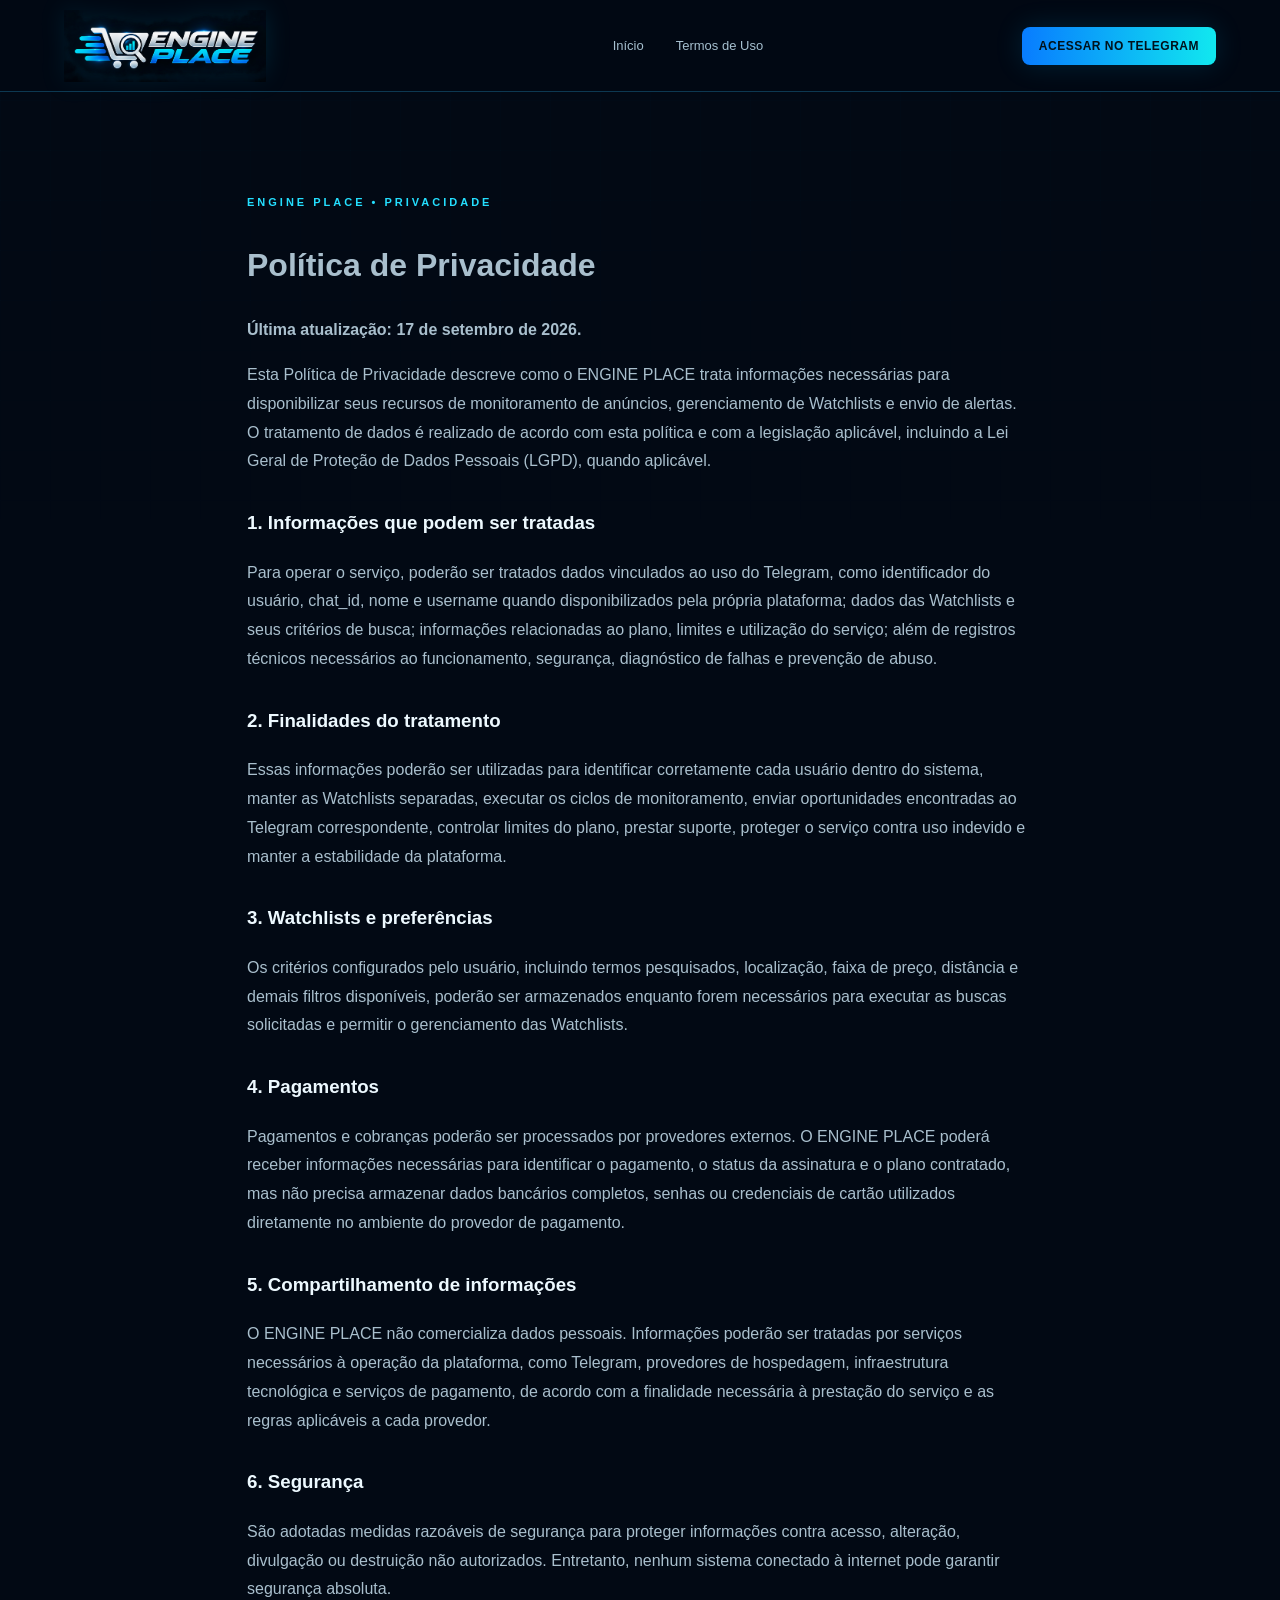
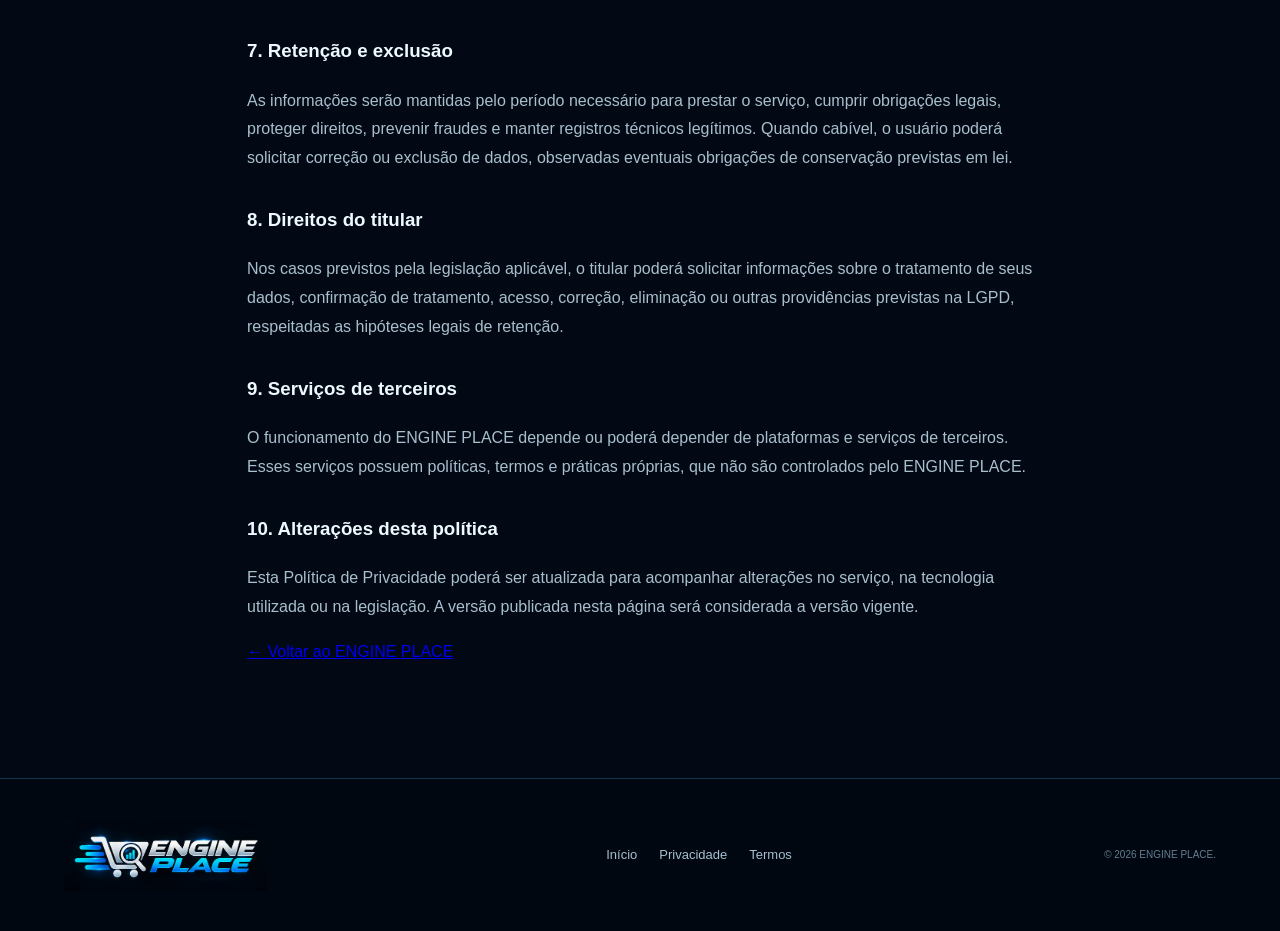
==== commit 52adcbcb: "Add files via upload" ====
--- a/privacidade.html
+++ b/privacidade.html
@@ -8,7 +8,7 @@
 <body>
 <div class="grid"></div>
 <header>
-  <a class="brand" href="index.html"><img src="logo-engine-place.jpg" alt="ENGINE PLACE"></a>
+  <a class="brand" href="index.html"><img src="logo-engine-place.png" alt="ENGINE PLACE"></a>
   <nav><a href="index.html">Início</a><a href="termos.html">Termos de Uso</a></nav>
   <a class="btn mini" href="https://t.me/engineplace_bot">ACESSAR NO TELEGRAM</a>
 </header>
@@ -52,7 +52,7 @@
 <p><a href="index.html">← Voltar ao ENGINE PLACE</a></p>
 </main>
 <footer>
-<img src="logo-engine-place.jpg" alt="ENGINE PLACE">
+<img src="logo-engine-place.png" alt="ENGINE PLACE">
 <div><a href="index.html">Início</a><a href="privacidade.html">Privacidade</a><a href="termos.html">Termos</a></div>
 <small>© 2026 ENGINE PLACE.</small>
 </footer>
--- a/style.css
+++ b/style.css
@@ -5,8 +5,8 @@
 .grid{position:fixed;inset:0;pointer-events:none;opacity:.16;background-image:linear-gradient(#00cfff16 1px,transparent 1px),linear-gradient(90deg,#00cfff16 1px,transparent 1px);background-size:50px 50px;mask-image:linear-gradient(#000,transparent 82%)}
 
 header{height:92px;padding:0 max(5vw,25px);display:flex;align-items:center;justify-content:space-between;border-bottom:1px solid #0d3851;background:#020914ed;backdrop-filter:blur(14px);position:sticky;top:0;z-index:20}
-.brand{height:82px;width:235px;display:flex;align-items:center;text-decoration:none}
-.brand img{width:225px;height:78px;object-fit:contain;object-position:left center;border-radius:0;filter:drop-shadow(0 0 12px #00cfff22)}
+.brand{height:82px;width:290px;display:flex;align-items:center;text-decoration:none}
+.brand img{width:285px;height:72px;object-fit:contain;object-position:left center;border-radius:0;filter:drop-shadow(0 0 12px #00cfff22)}
 nav{display:flex;gap:32px}
 nav a,footer a{color:#a6c0d0;text-decoration:none;font-size:13px;transition:.2s}
 nav a:hover,footer a:hover{color:#22ddff}
@@ -68,12 +68,12 @@
 .price ul{list-style:none;padding:0;line-height:2.3;color:#b9cbd6}.full{text-align:center;width:100%;margin-top:18px}
 .faq{max-width:850px}.faq details{border-bottom:1px solid #12394e;padding:21px 0}.faq summary{cursor:pointer;font-weight:700}
 footer{border-top:1px solid #10364b;background:#010711;padding:40px max(5vw,25px);display:grid;grid-template-columns:230px 1fr auto;gap:30px;align-items:center}
-footer img{width:210px;height:82px;object-fit:contain;object-position:left center}
+footer img{width:250px;height:72px;object-fit:contain;object-position:left center}
 footer div{display:flex;justify-content:center;gap:22px}footer small{color:#637f91;font-size:10px}
 .legal{max-width:850px;color:#a9bfcd;line-height:1.8}.legal h3{color:#edf9ff;margin-top:30px}
 
 @media(max-width:850px){
- header{height:78px;padding:0 18px}.brand{width:150px;height:70px}.brand img{width:145px;height:66px}
+ header{height:78px;padding:0 18px}.brand{width:185px;height:70px}.brand img{width:180px;height:58px}
  nav{display:none}.mini{font-size:0;padding:11px 14px}.mini:after{content:"TELEGRAM";font-size:11px}
  .hero{grid-template-columns:1fr;padding:52px 22px 65px;gap:25px}.hero p{font-size:16px}.visual{height:500px}
  .radar{width:390px;height:390px}.phone{height:440px;width:220px}.phone img{width:165px;height:165px}
